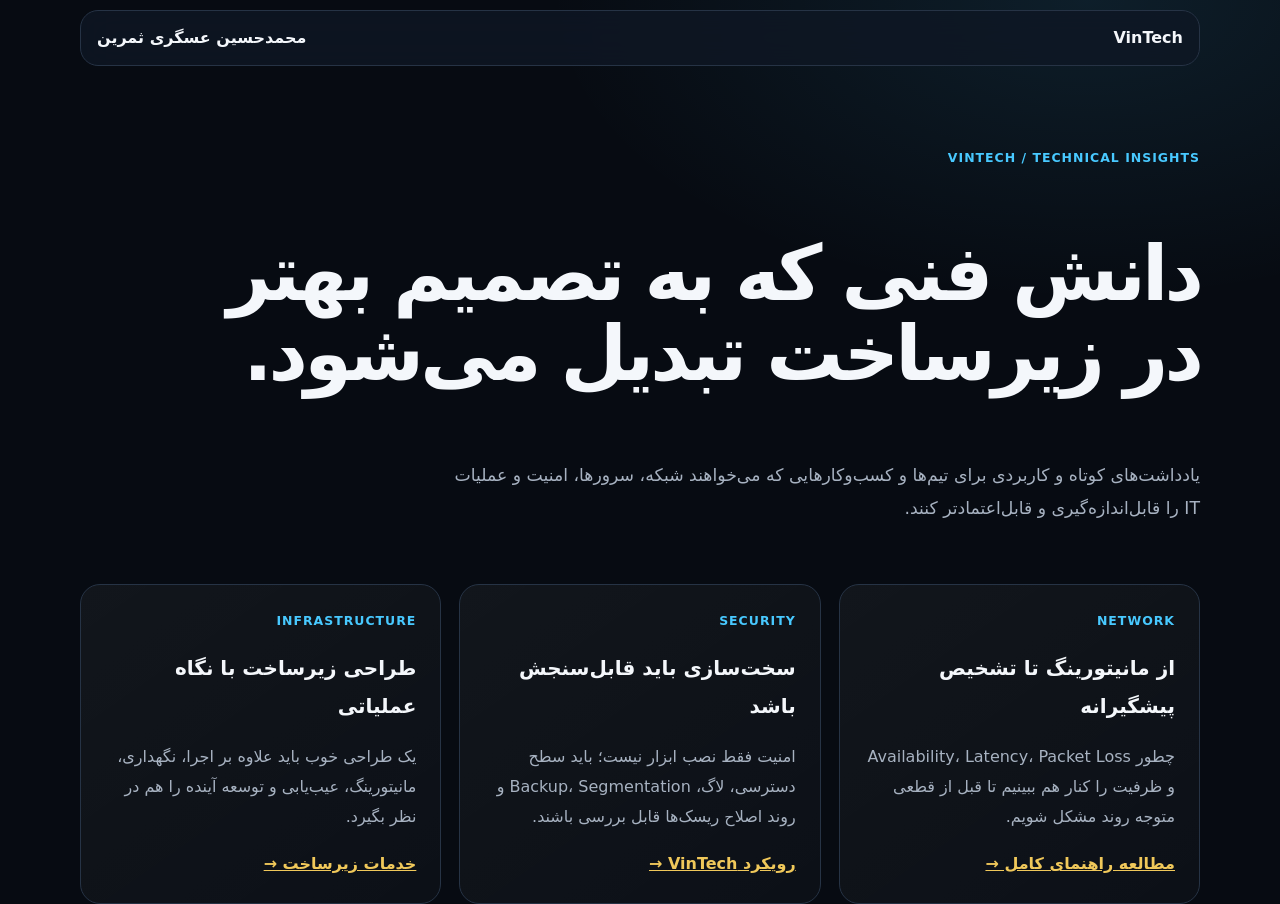
==== insights.html @ 01f60b51 "content: add VinTech technical insights hub" ====
<!doctype html><html lang="fa" dir="rtl"><head><meta charset="utf-8"><meta name="viewport" content="width=device-width,initial-scale=1"><title>بینش‌های فنی VinTech | شبکه، زیرساخت و امنیت</title><meta name="description" content="مقالات و بینش‌های فنی VinTech درباره شبکه، زیرساخت، امنیت، سخت‌سازی و عملیات فناوری اطلاعات."><meta name="robots" content="index,follow,max-image-preview:large"><meta name="author" content="محمدحسین عسگری ثمرین"><link rel="canonical" href="https://mowhmmdh.github.io/vintech.github.io/insights.html"><meta property="og:type" content="website"><meta property="og:title" content="بینش‌های فنی VinTech"><meta property="og:description" content="یادداشت‌های فنی درباره شبکه، زیرساخت، امنیت و عملیات IT."><style>:root{color-scheme:dark;--bg:#070b12;--surface:#0f1724;--line:#263345;--text:#f4f7fb;--muted:#a7b2c1;--gold:#f0c85a;--cyan:#48c9ff}*{box-sizing:border-box}body{margin:0;background:radial-gradient(900px 500px at 85% 0,rgba(72,201,255,.10),transparent 60%),var(--bg);color:var(--text);font-family:system-ui,-apple-system,"Segoe UI",Tahoma,sans-serif;line-height:1.9}.wrap{width:min(1120px,calc(100% - 32px));margin:auto}.nav{position:sticky;top:10px;z-index:5;margin-top:10px;padding:12px 16px;border:1px solid var(--line);border-radius:18px;background:rgba(15,23,36,.84);backdrop-filter:blur(18px);display:flex;justify-content:space-between;gap:14px}.nav a{color:var(--text);text-decoration:none;font-weight:800}.hero{padding:80px 0 42px}.eyebrow{color:var(--cyan);font-weight:900;letter-spacing:.08em;font-size:.78rem}h1{font-size:clamp(2.4rem,6vw,5rem);line-height:1.05;letter-spacing:-.05em;text-wrap:balance}.lead{max-width:760px;color:var(--muted);font-size:1.08rem}.grid{display:grid;grid-template-columns:repeat(3,minmax(0,1fr));gap:18px}.card{padding:24px;border:1px solid var(--line);border-radius:20px;background:linear-gradient(145deg,rgba(255,255,255,.045),rgba(255,255,255,.018));transition:.25s}.card:hover{transform:translateY(-4px);border-color:rgba(240,200,90,.35)}h2{font-size:1.25rem}p{color:var(--muted)}a.more{color:var(--gold);font-weight:800}@media(max-width:760px){.grid{grid-template-columns:1fr}.hero{padding-top:54px}h1{font-size:clamp(2.2rem,12vw,3.5rem)}}@media(prefers-reduced-motion:reduce){*{transition:none!important}}</style></head><body><header class="wrap nav"><a href="https://mowhmmdh.github.io/vintech.html">VinTech</a><a href="https://mowhmmdh.github.io/">محمدحسین عسگری ثمرین</a></header><main class="wrap"><section class="hero"><div class="eyebrow">VINTECH / TECHNICAL INSIGHTS</div><h1>دانش فنی که به تصمیم بهتر در زیرساخت تبدیل می‌شود.</h1><p class="lead">یادداشت‌های کوتاه و کاربردی برای تیم‌ها و کسب‌وکارهایی که می‌خواهند شبکه، سرورها، امنیت و عملیات IT را قابل‌اندازه‌گیری و قابل‌اعتمادتر کنند.</p></section><section class="grid"><article class="card"><div class="eyebrow">NETWORK</div><h2>از مانیتورینگ تا تشخیص پیشگیرانه</h2><p>چطور Availability، Latency، Packet Loss و ظرفیت را کنار هم ببینیم تا قبل از قطعی متوجه روند مشکل شویم.</p><a class="more" href="https://mowhmmdh.github.io/blog/network-monitoring-basics.html">مطالعه راهنمای کامل →</a></article><article class="card"><div class="eyebrow">SECURITY</div><h2>سخت‌سازی باید قابل‌سنجش باشد</h2><p>امنیت فقط نصب ابزار نیست؛ باید سطح دسترسی، لاگ، Backup، Segmentation و روند اصلاح ریسک‌ها قابل بررسی باشند.</p><a class="more" href="https://mowhmmdh.github.io/vintech.html">رویکرد VinTech →</a></article><article class="card"><div class="eyebrow">INFRASTRUCTURE</div><h2>طراحی زیرساخت با نگاه عملیاتی</h2><p>یک طراحی خوب باید علاوه بر اجرا، نگهداری، مانیتورینگ، عیب‌یابی و توسعه آینده را هم در نظر بگیرد.</p><a class="more" href="https://mowhmmdh.github.io/vintech/network-infrastructure.html">خدمات زیرساخت →</a></article></section></main></body></html>
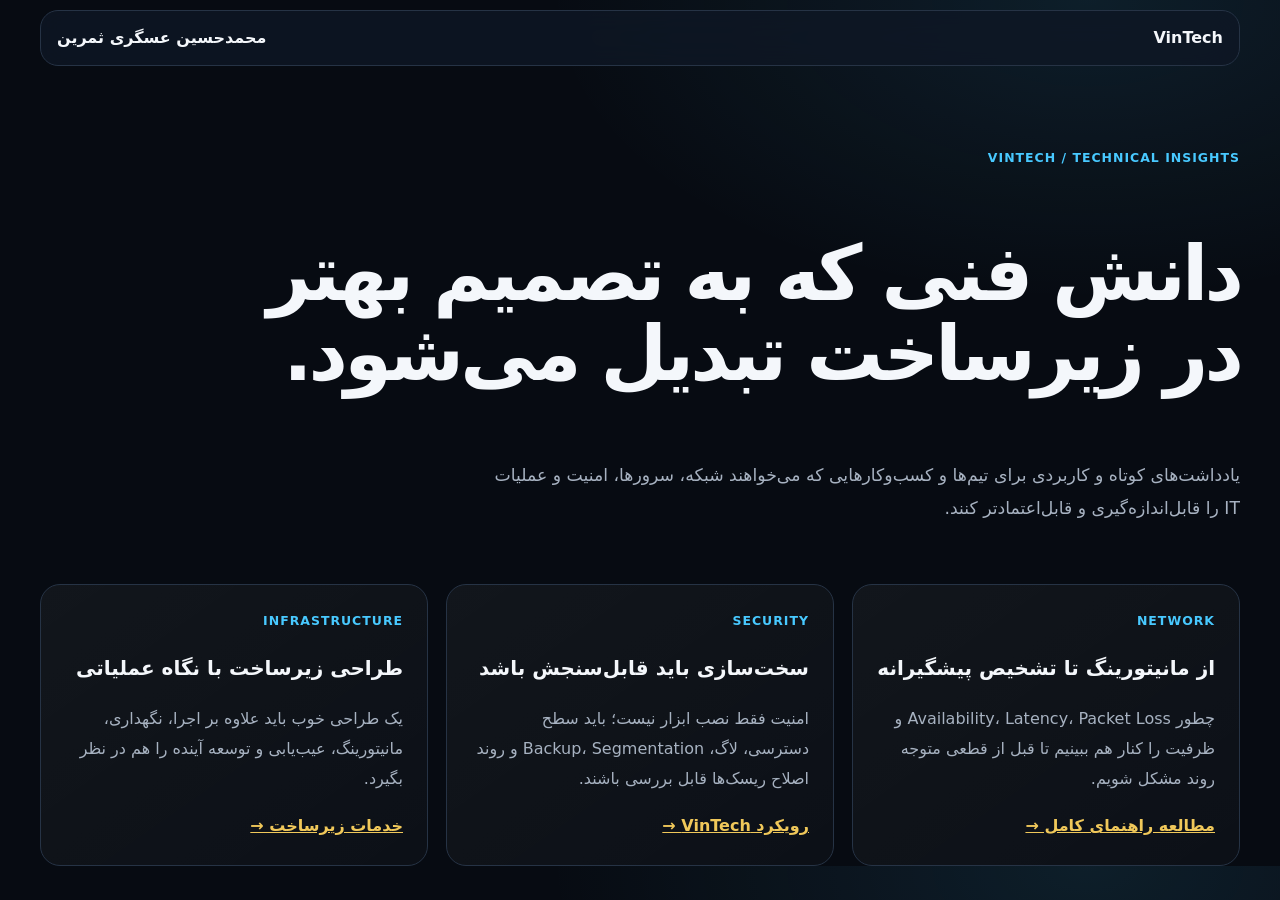
==== commit 341b4f81: "chore(quality): inject VinTech UX safeguards [skip ci]" ====
--- a/insights.html
+++ b/insights.html
@@ -1 +1,2 @@
-<!doctype html><html lang="fa" dir="rtl"><head><meta charset="utf-8"><meta name="viewport" content="width=device-width,initial-scale=1"><title>بینش‌های فنی VinTech | شبکه، زیرساخت و امنیت</title><meta name="description" content="مقالات و بینش‌های فنی VinTech درباره شبکه، زیرساخت، امنیت، سخت‌سازی و عملیات فناوری اطلاعات."><meta name="robots" content="index,follow,max-image-preview:large"><meta name="author" content="محمدحسین عسگری ثمرین"><link rel="canonical" href="https://mowhmmdh.github.io/vintech.github.io/insights.html"><meta property="og:type" content="website"><meta property="og:title" content="بینش‌های فنی VinTech"><meta property="og:description" content="یادداشت‌های فنی درباره شبکه، زیرساخت، امنیت و عملیات IT."><style>:root{color-scheme:dark;--bg:#070b12;--surface:#0f1724;--line:#263345;--text:#f4f7fb;--muted:#a7b2c1;--gold:#f0c85a;--cyan:#48c9ff}*{box-sizing:border-box}body{margin:0;background:radial-gradient(900px 500px at 85% 0,rgba(72,201,255,.10),transparent 60%),var(--bg);color:var(--text);font-family:system-ui,-apple-system,"Segoe UI",Tahoma,sans-serif;line-height:1.9}.wrap{width:min(1120px,calc(100% - 32px));margin:auto}.nav{position:sticky;top:10px;z-index:5;margin-top:10px;padding:12px 16px;border:1px solid var(--line);border-radius:18px;background:rgba(15,23,36,.84);backdrop-filter:blur(18px);display:flex;justify-content:space-between;gap:14px}.nav a{color:var(--text);text-decoration:none;font-weight:800}.hero{padding:80px 0 42px}.eyebrow{color:var(--cyan);font-weight:900;letter-spacing:.08em;font-size:.78rem}h1{font-size:clamp(2.4rem,6vw,5rem);line-height:1.05;letter-spacing:-.05em;text-wrap:balance}.lead{max-width:760px;color:var(--muted);font-size:1.08rem}.grid{display:grid;grid-template-columns:repeat(3,minmax(0,1fr));gap:18px}.card{padding:24px;border:1px solid var(--line);border-radius:20px;background:linear-gradient(145deg,rgba(255,255,255,.045),rgba(255,255,255,.018));transition:.25s}.card:hover{transform:translateY(-4px);border-color:rgba(240,200,90,.35)}h2{font-size:1.25rem}p{color:var(--muted)}a.more{color:var(--gold);font-weight:800}@media(max-width:760px){.grid{grid-template-columns:1fr}.hero{padding-top:54px}h1{font-size:clamp(2.2rem,12vw,3.5rem)}}@media(prefers-reduced-motion:reduce){*{transition:none!important}}</style></head><body><header class="wrap nav"><a href="https://mowhmmdh.github.io/vintech.html">VinTech</a><a href="https://mowhmmdh.github.io/">محمدحسین عسگری ثمرین</a></header><main class="wrap"><section class="hero"><div class="eyebrow">VINTECH / TECHNICAL INSIGHTS</div><h1>دانش فنی که به تصمیم بهتر در زیرساخت تبدیل می‌شود.</h1><p class="lead">یادداشت‌های کوتاه و کاربردی برای تیم‌ها و کسب‌وکارهایی که می‌خواهند شبکه، سرورها، امنیت و عملیات IT را قابل‌اندازه‌گیری و قابل‌اعتمادتر کنند.</p></section><section class="grid"><article class="card"><div class="eyebrow">NETWORK</div><h2>از مانیتورینگ تا تشخیص پیشگیرانه</h2><p>چطور Availability، Latency، Packet Loss و ظرفیت را کنار هم ببینیم تا قبل از قطعی متوجه روند مشکل شویم.</p><a class="more" href="https://mowhmmdh.github.io/blog/network-monitoring-basics.html">مطالعه راهنمای کامل →</a></article><article class="card"><div class="eyebrow">SECURITY</div><h2>سخت‌سازی باید قابل‌سنجش باشد</h2><p>امنیت فقط نصب ابزار نیست؛ باید سطح دسترسی، لاگ، Backup، Segmentation و روند اصلاح ریسک‌ها قابل بررسی باشند.</p><a class="more" href="https://mowhmmdh.github.io/vintech.html">رویکرد VinTech →</a></article><article class="card"><div class="eyebrow">INFRASTRUCTURE</div><h2>طراحی زیرساخت با نگاه عملیاتی</h2><p>یک طراحی خوب باید علاوه بر اجرا، نگهداری، مانیتورینگ، عیب‌یابی و توسعه آینده را هم در نظر بگیرد.</p><a class="more" href="https://mowhmmdh.github.io/vintech/network-infrastructure.html">خدمات زیرساخت →</a></article></section></main></body></html>+<!doctype html><html lang="fa" dir="rtl"><head><meta charset="utf-8"><meta name="viewport" content="width=device-width,initial-scale=1"><title>بینش‌های فنی VinTech | شبکه، زیرساخت و امنیت</title><meta name="description" content="مقالات و بینش‌های فنی VinTech درباره شبکه، زیرساخت، امنیت، سخت‌سازی و عملیات فناوری اطلاعات."><meta name="robots" content="index,follow,max-image-preview:large"><meta name="author" content="محمدحسین عسگری ثمرین"><link rel="canonical" href="https://mowhmmdh.github.io/insights.html"><meta property="og:type" content="website"><meta property="og:title" content="بینش‌های فنی VinTech"><meta property="og:description" content="یادداشت‌های فنی درباره شبکه، زیرساخت، امنیت و عملیات IT."><meta property="og:url" content="https://mowhmmdh.github.io/insights.html"><style>:root{color-scheme:dark;--bg:#070b12;--surface:#0f1724;--line:#263345;--text:#f4f7fb;--muted:#a7b2c1;--gold:#f0c85a;--cyan:#48c9ff}*{box-sizing:border-box}body{margin:0;background:radial-gradient(900px 500px at 85% 0,rgba(72,201,255,.10),transparent 60%),var(--bg);color:var(--text);font-family:system-ui,-apple-system,"Segoe UI",Tahoma,sans-serif;line-height:1.9}.wrap{width:min(1120px,calc(100% - 32px));margin:auto}.nav{position:sticky;top:10px;z-index:5;margin-top:10px;padding:12px 16px;border:1px solid var(--line);border-radius:18px;background:rgba(15,23,36,.84);backdrop-filter:blur(18px);display:flex;justify-content:space-between;gap:14px}.nav a{color:var(--text);text-decoration:none;font-weight:800}.hero{padding:80px 0 42px}.eyebrow{color:var(--cyan);font-weight:900;letter-spacing:.08em;font-size:.78rem}h1{font-size:clamp(2.4rem,6vw,5rem);line-height:1.05;letter-spacing:-.05em;text-wrap:balance}.lead{max-width:760px;color:var(--muted);font-size:1.08rem}.grid{display:grid;grid-template-columns:repeat(3,minmax(0,1fr));gap:18px}.card{padding:24px;border:1px solid var(--line);border-radius:20px;background:linear-gradient(145deg,rgba(255,255,255,.045),rgba(255,255,255,.018));transition:.25s}.card:hover{transform:translateY(-4px);border-color:rgba(240,200,90,.35)}h2{font-size:1.25rem}p{color:var(--muted)}a.more{color:var(--gold);font-weight:800}@media(max-width:760px){.grid{grid-template-columns:1fr}.hero{padding-top:54px}h1{font-size:clamp(2.2rem,12vw,3.5rem)}}@media(prefers-reduced-motion:reduce){*{transition:none!important}}</style>    <link rel="stylesheet" href="/assets/vintech-quality-2026.css">
+</head><body><header class="wrap nav"><a href="https://mowhmmdh.github.io/vintech.html">VinTech</a><a href="https://mowhmmdh.github.io/">محمدحسین عسگری ثمرین</a></header><main class="wrap"><section class="hero"><div class="eyebrow">VINTECH / TECHNICAL INSIGHTS</div><h1>دانش فنی که به تصمیم بهتر در زیرساخت تبدیل می‌شود.</h1><p class="lead">یادداشت‌های کوتاه و کاربردی برای تیم‌ها و کسب‌وکارهایی که می‌خواهند شبکه، سرورها، امنیت و عملیات IT را قابل‌اندازه‌گیری و قابل‌اعتمادتر کنند.</p></section><section class="grid"><article class="card"><div class="eyebrow">NETWORK</div><h2>از مانیتورینگ تا تشخیص پیشگیرانه</h2><p>چطور Availability، Latency، Packet Loss و ظرفیت را کنار هم ببینیم تا قبل از قطعی متوجه روند مشکل شویم.</p><a class="more" href="https://mowhmmdh.github.io/blog/network-monitoring-basics.html">مطالعه راهنمای کامل →</a></article><article class="card"><div class="eyebrow">SECURITY</div><h2>سخت‌سازی باید قابل‌سنجش باشد</h2><p>امنیت فقط نصب ابزار نیست؛ باید سطح دسترسی، لاگ، Backup، Segmentation و روند اصلاح ریسک‌ها قابل بررسی باشند.</p><a class="more" href="https://mowhmmdh.github.io/vintech.html">رویکرد VinTech →</a></article><article class="card"><div class="eyebrow">INFRASTRUCTURE</div><h2>طراحی زیرساخت با نگاه عملیاتی</h2><p>یک طراحی خوب باید علاوه بر اجرا، نگهداری، مانیتورینگ، عیب‌یابی و توسعه آینده را هم در نظر بگیرد.</p><a class="more" href="https://mowhmmdh.github.io/vintech/network-infrastructure.html">خدمات زیرساخت →</a></article></section></main></body></html>
--- a/assets/vintech-quality-2026.css
+++ b/assets/vintech-quality-2026.css
@@ -0,0 +1,581 @@
+/*
+ * VinTech Responsive Quality Layer
+ * Loaded after page-level styles by the quality workflow.
+ * Goal: stable layout from 320px phones through large desktop/TV widths.
+ */
+
+html {
+  scroll-behavior: smooth;
+  scroll-padding-top: 96px;
+}
+
+*, *::before, *::after {
+  box-sizing: border-box;
+}
+
+body {
+  overflow-x: hidden;
+  max-width: 100%;
+  -webkit-font-smoothing: antialiased;
+  text-rendering: optimizeLegibility;
+}
+
+img, svg, video, canvas {
+  max-width: 100%;
+  height: auto;
+}
+
+button, input, textarea, select {
+  font: inherit;
+}
+
+:where(a, button, input, textarea, select, summary):focus-visible {
+  outline: 3px solid rgba(240, 200, 90, .82);
+  outline-offset: 3px;
+}
+
+:where(section[id]) {
+  scroll-margin-top: 96px;
+}
+
+:where(button, a, input, textarea, select) {
+  touch-action: manipulation;
+}
+
+/* Shared containers */
+.container,
+.vt-container,
+.wrap {
+  width: min(1200px, calc(100% - 32px));
+  max-width: 1200px;
+  margin-inline: auto;
+}
+
+/* Prevent long URLs/labels from creating horizontal overflow */
+:where(h1, h2, h3, h4, p, a, span, li, label) {
+  overflow-wrap: anywhere;
+}
+
+/* Navigation */
+.navbar,
+.vt-nav,
+.nav {
+  backdrop-filter: blur(20px) saturate(135%);
+  -webkit-backdrop-filter: blur(20px) saturate(135%);
+}
+
+.navbar .container,
+.vt-nav .container {
+  min-width: 0;
+}
+
+.nav-links {
+  min-width: 0;
+}
+
+.nav-links a,
+.logo,
+.theme-toggle,
+.hamburger,
+.vt-nav a {
+  transition: transform .2s ease, color .2s ease, background-color .2s ease,
+              border-color .2s ease, box-shadow .2s ease;
+}
+
+.nav-links a:hover,
+.vt-nav a:hover {
+  transform: translateY(-1px);
+}
+
+/* Cards and controls */
+.card,
+.service-card,
+.project-card,
+.post-card,
+.vt-card,
+.vt-service-card,
+.vt-request-card,
+.services-bento .service-item,
+.hero-visual .bento-item,
+.skill-group,
+.timeline-item,
+.contact-form,
+.about-grid {
+  max-width: 100%;
+}
+
+.btn,
+.nav-cta,
+.vt-btn {
+  min-height: 46px;
+}
+
+input,
+textarea,
+select {
+  max-width: 100%;
+}
+
+/* Index / main VinTech page */
+.hero,
+.vt-hero {
+  overflow: clip;
+}
+
+.hero h1,
+.vt-hero h1,
+.section h2,
+.vt-section h2 {
+  text-wrap: balance;
+}
+
+/* Desktop: keep the navigation on one stable row */
+@media (max-width: 1120px) and (min-width: 769px) {
+  .navbar .container {
+    gap: 14px;
+  }
+
+  .logo {
+    flex: 0 0 auto;
+    white-space: nowrap;
+  }
+
+  .nav-links {
+    gap: 0;
+    flex: 1 1 auto;
+    justify-content: center;
+  }
+
+  .nav-links a {
+    padding-inline: 9px;
+    font-size: .78rem;
+  }
+
+  .nav-cta {
+    padding-inline: 14px !important;
+  }
+}
+
+@media (max-width: 992px) {
+  .hero-grid,
+  .contact-wrapper {
+    grid-template-columns: 1fr;
+  }
+
+  .hero-grid {
+    gap: 42px;
+  }
+
+  .hero-content {
+    text-align: center;
+  }
+
+  .hero-content .subtitle,
+  .hero-content .desc {
+    margin-inline: auto;
+  }
+
+  .hero-buttons {
+    justify-content: center;
+  }
+
+  .hero-visual {
+    width: min(100%, 520px);
+    margin-inline: auto;
+  }
+
+  .about-grid {
+    grid-template-columns: 1fr;
+    text-align: center;
+  }
+
+  .about-avatar {
+    margin-inline: auto;
+  }
+
+  .services-bento {
+    grid-template-columns: repeat(2, minmax(0, 1fr));
+  }
+
+  .services-bento .service-item:nth-child(1),
+  .services-bento .service-item:nth-child(4) {
+    grid-row: auto;
+    grid-column: auto;
+  }
+
+  .skills-grid {
+    grid-template-columns: repeat(2, minmax(0, 1fr));
+  }
+}
+
+/* Tablet */
+@media (max-width: 768px) {
+  .container,
+  .vt-container,
+  .wrap {
+    width: calc(100% - 24px);
+  }
+
+  .navbar {
+    padding-block: 9px;
+  }
+
+  .navbar .container {
+    min-height: 42px;
+    gap: 8px;
+  }
+
+  .logo {
+    min-width: 0;
+    font-size: 1.2rem;
+    white-space: nowrap;
+  }
+
+  .logo .badge {
+    display: none;
+  }
+
+  .nav-links {
+    display: none;
+    position: absolute;
+    top: calc(100% + 1px);
+    left: 12px;
+    right: 12px;
+    width: auto;
+    margin: 0;
+    padding: 10px;
+    flex-direction: column;
+    align-items: stretch;
+    gap: 4px;
+    flex-wrap: nowrap;
+    border: 1px solid var(--border-color);
+    border-radius: 16px;
+    background: var(--bg-secondary);
+    box-shadow: 0 20px 55px rgba(0,0,0,.28);
+    backdrop-filter: blur(22px);
+    -webkit-backdrop-filter: blur(22px);
+  }
+
+  .nav-links.open {
+    display: flex;
+  }
+
+  .nav-links li {
+    width: 100%;
+  }
+
+  .nav-links a {
+    width: 100%;
+    display: flex;
+    justify-content: center;
+    align-items: center;
+    min-height: 44px;
+    padding: 8px 14px;
+  }
+
+  .nav-links a:hover {
+    transform: none;
+  }
+
+  .hamburger {
+    display: flex;
+    flex: 0 0 auto;
+  }
+
+  .theme-toggle {
+    flex: 0 0 auto;
+    margin-inline: 0;
+    min-width: 42px;
+    min-height: 40px;
+    padding: 5px 10px;
+    justify-content: center;
+  }
+
+  .hero {
+    min-height: auto;
+    padding-block: 128px 54px;
+  }
+
+  .hero-content h1 {
+    font-size: clamp(2.25rem, 11vw, 3.5rem);
+  }
+
+  .hero-content .subtitle {
+    font-size: 1.05rem;
+  }
+
+  .hero-content .desc {
+    font-size: .95rem;
+  }
+
+  .hero-buttons {
+    gap: 10px;
+  }
+
+  .btn {
+    min-width: 0;
+    padding: 12px 22px;
+  }
+
+  .section,
+  .vt-section {
+    padding-block: 56px;
+  }
+
+  .section-header {
+    margin-bottom: 38px;
+  }
+
+  .section-header h2 {
+    font-size: clamp(1.8rem, 8vw, 2.5rem);
+  }
+
+  .about-grid {
+    padding: 28px 20px;
+  }
+
+  .skills-grid {
+    grid-template-columns: 1fr;
+  }
+
+  .contact-wrapper {
+    gap: 28px;
+  }
+
+  .timeline-item {
+    padding: 20px;
+  }
+
+  .timeline-item .head {
+    flex-direction: column;
+    align-items: flex-start;
+  }
+
+  /* Insights page */
+  .nav {
+    position: sticky;
+    top: 8px;
+    margin-top: 8px;
+    flex-wrap: wrap;
+  }
+
+  .nav a {
+    min-width: 0;
+  }
+
+  .hero.vt-hero,
+  .hero {
+    padding-top: 54px;
+  }
+
+  .grid,
+  .grid-3 {
+    grid-template-columns: 1fr;
+  }
+}
+
+/* Small phones */
+@media (max-width: 480px) {
+  .container,
+  .vt-container,
+  .wrap {
+    width: calc(100% - 20px);
+  }
+
+  .navbar .container {
+    gap: 5px;
+  }
+
+  .logo {
+    font-size: 1.05rem;
+    gap: 6px;
+  }
+
+  .logo i {
+    font-size: .9rem;
+  }
+
+  .theme-toggle {
+    min-width: 38px;
+    min-height: 38px;
+    padding: 4px 8px;
+  }
+
+  .hamburger {
+    padding: 4px 2px;
+  }
+
+  .hamburger span {
+    width: 25px;
+  }
+
+  .hero {
+    padding-top: 116px;
+  }
+
+  .hero-content h1 {
+    font-size: clamp(1.9rem, 12vw, 2.7rem);
+  }
+
+  .hero-content .tag,
+  .section-header .tag {
+    max-width: 100%;
+    padding-inline: 12px;
+  }
+
+  .hero-buttons {
+    display: grid;
+    grid-template-columns: 1fr;
+    width: 100%;
+  }
+
+  .hero-buttons .btn,
+  .contact-form .btn {
+    width: 100%;
+    justify-content: center;
+  }
+
+  .hero-visual {
+    grid-template-columns: repeat(2, minmax(0, 1fr));
+    gap: 8px;
+    padding: 0;
+  }
+
+  .hero-visual .bento-item,
+  .hero-visual .bento-item:nth-child(1) {
+    min-height: 92px;
+    padding: 14px 8px;
+  }
+
+  .hero-visual .bento-item .icon {
+    font-size: 1.8rem;
+  }
+
+  .hero-visual .bento-item .big-icon {
+    font-size: 2.5rem;
+  }
+
+  .hero-visual .bento-item .label,
+  .hero-visual .bento-item .big-label {
+    font-size: .75rem;
+  }
+
+  .services-bento {
+    grid-template-columns: 1fr;
+  }
+
+  .service-item {
+    padding: 24px 18px !important;
+  }
+
+  .about-grid {
+    padding: 24px 16px;
+  }
+
+  .about-avatar {
+    width: 100px;
+    height: 100px;
+    font-size: 2.2rem;
+  }
+
+  .contact-form {
+    padding: 22px 16px;
+  }
+
+  .contact-info .item {
+    align-items: flex-start;
+    font-size: .9rem;
+  }
+
+  .contact-info .item .ico {
+    width: 40px;
+    height: 40px;
+  }
+
+  .section,
+  .vt-section {
+    padding-block: 44px;
+  }
+
+  .section-header {
+    margin-bottom: 30px;
+  }
+
+  .skill-group {
+    padding: 22px 18px;
+  }
+
+  .nav {
+    padding: 10px 12px;
+    border-radius: 14px;
+  }
+
+  .nav a {
+    font-size: .88rem;
+  }
+}
+
+/* Very narrow devices: 320–360px */
+@media (max-width: 360px) {
+  .container,
+  .vt-container,
+  .wrap {
+    width: calc(100% - 16px);
+  }
+
+  .hero-content h1 {
+    font-size: 1.75rem;
+  }
+
+  .hero-visual .bento-item {
+    min-height: 82px;
+  }
+
+  .theme-toggle {
+    min-width: 34px;
+    padding-inline: 6px;
+  }
+}
+
+/* Touch devices: avoid sticky hover transforms */
+@media (hover: none) {
+  .card:hover,
+  .service-card:hover,
+  .project-card:hover,
+  .post-card:hover,
+  .vt-card:hover,
+  .vt-service-card:hover,
+  .services-bento .service-item:hover,
+  .hero-visual .bento-item:hover,
+  .skill-group:hover {
+    transform: none;
+  }
+}
+
+/* Accessibility / reduced motion */
+@media (prefers-reduced-motion: reduce) {
+  html {
+    scroll-behavior: auto !important;
+  }
+
+  :where(*, *::before, *::after) {
+    animation-duration: .001ms !important;
+    animation-iteration-count: 1 !important;
+    transition-duration: .001ms !important;
+    scroll-behavior: auto !important;
+  }
+}
+
+/* Large screens / TV: prevent excessive text width */
+@media (min-width: 1600px) {
+  .container,
+  .vt-container,
+  .wrap {
+    width: min(1280px, calc(100% - 64px));
+    max-width: 1280px;
+  }
+
+  .hero-content h1 {
+    font-size: clamp(3.8rem, 4vw, 5rem);
+  }
+}
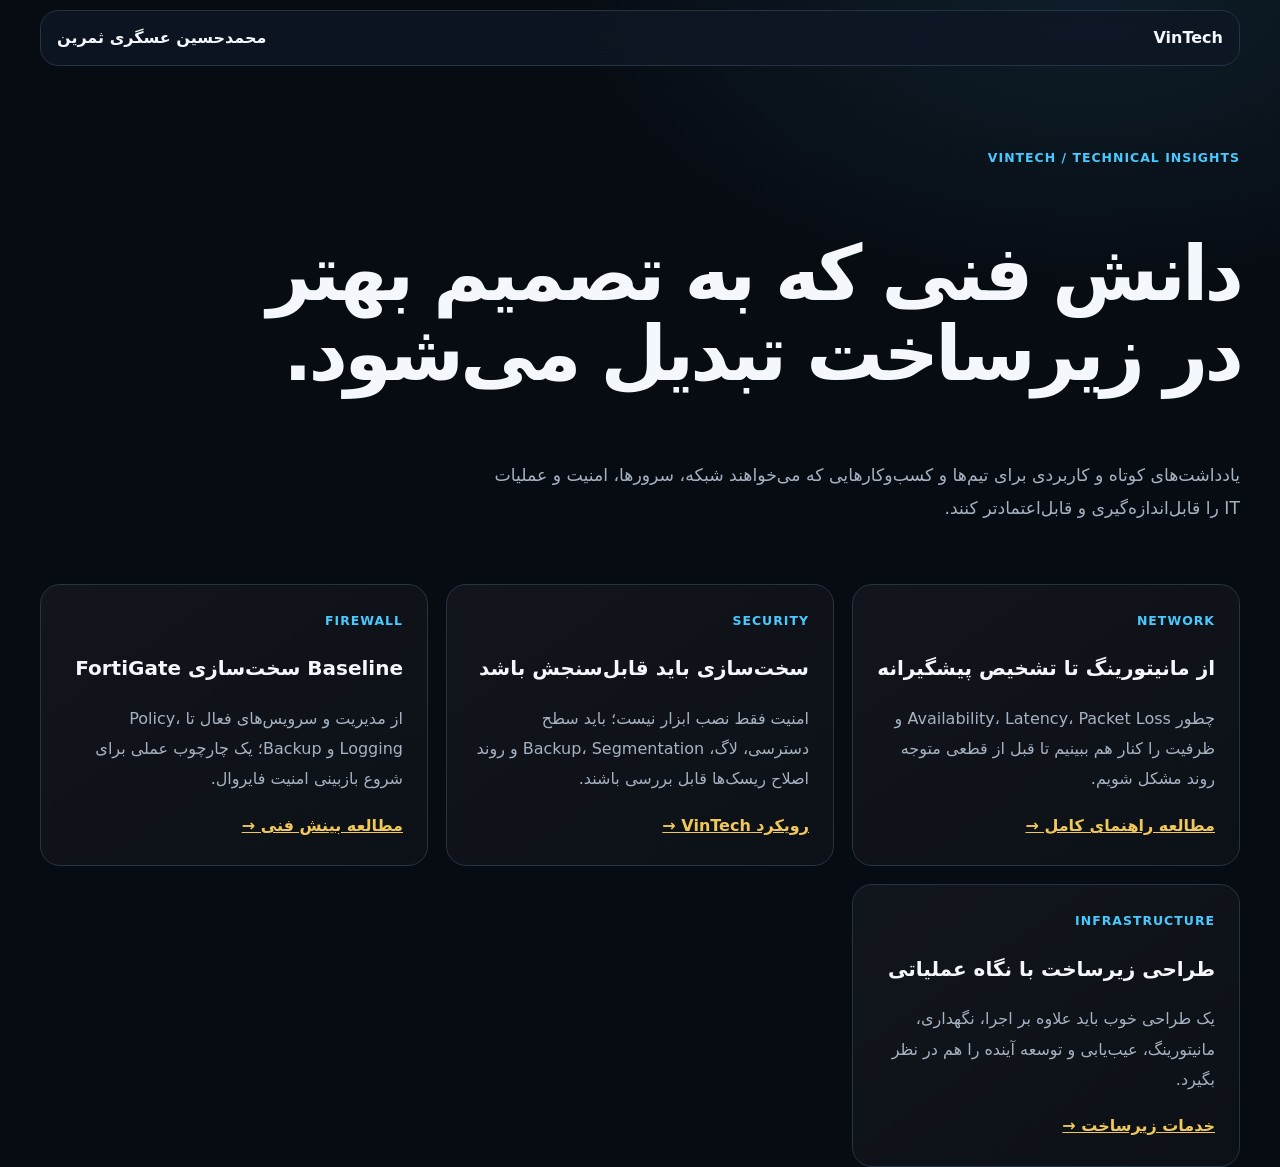
==== commit 5096772b: "content(vintech): feature FortiGate hardening insight" ====
--- a/insights.html
+++ b/insights.html
@@ -1,2 +1 @@
-<!doctype html><html lang="fa" dir="rtl"><head><meta charset="utf-8"><meta name="viewport" content="width=device-width,initial-scale=1"><title>بینش‌های فنی VinTech | شبکه، زیرساخت و امنیت</title><meta name="description" content="مقالات و بینش‌های فنی VinTech درباره شبکه، زیرساخت، امنیت، سخت‌سازی و عملیات فناوری اطلاعات."><meta name="robots" content="index,follow,max-image-preview:large"><meta name="author" content="محمدحسین عسگری ثمرین"><link rel="canonical" href="https://mowhmmdh.github.io/insights.html"><meta property="og:type" content="website"><meta property="og:title" content="بینش‌های فنی VinTech"><meta property="og:description" content="یادداشت‌های فنی درباره شبکه، زیرساخت، امنیت و عملیات IT."><meta property="og:url" content="https://mowhmmdh.github.io/insights.html"><style>:root{color-scheme:dark;--bg:#070b12;--surface:#0f1724;--line:#263345;--text:#f4f7fb;--muted:#a7b2c1;--gold:#f0c85a;--cyan:#48c9ff}*{box-sizing:border-box}body{margin:0;background:radial-gradient(900px 500px at 85% 0,rgba(72,201,255,.10),transparent 60%),var(--bg);color:var(--text);font-family:system-ui,-apple-system,"Segoe UI",Tahoma,sans-serif;line-height:1.9}.wrap{width:min(1120px,calc(100% - 32px));margin:auto}.nav{position:sticky;top:10px;z-index:5;margin-top:10px;padding:12px 16px;border:1px solid var(--line);border-radius:18px;background:rgba(15,23,36,.84);backdrop-filter:blur(18px);display:flex;justify-content:space-between;gap:14px}.nav a{color:var(--text);text-decoration:none;font-weight:800}.hero{padding:80px 0 42px}.eyebrow{color:var(--cyan);font-weight:900;letter-spacing:.08em;font-size:.78rem}h1{font-size:clamp(2.4rem,6vw,5rem);line-height:1.05;letter-spacing:-.05em;text-wrap:balance}.lead{max-width:760px;color:var(--muted);font-size:1.08rem}.grid{display:grid;grid-template-columns:repeat(3,minmax(0,1fr));gap:18px}.card{padding:24px;border:1px solid var(--line);border-radius:20px;background:linear-gradient(145deg,rgba(255,255,255,.045),rgba(255,255,255,.018));transition:.25s}.card:hover{transform:translateY(-4px);border-color:rgba(240,200,90,.35)}h2{font-size:1.25rem}p{color:var(--muted)}a.more{color:var(--gold);font-weight:800}@media(max-width:760px){.grid{grid-template-columns:1fr}.hero{padding-top:54px}h1{font-size:clamp(2.2rem,12vw,3.5rem)}}@media(prefers-reduced-motion:reduce){*{transition:none!important}}</style>    <link rel="stylesheet" href="/assets/vintech-quality-2026.css">
-</head><body><header class="wrap nav"><a href="https://mowhmmdh.github.io/vintech.html">VinTech</a><a href="https://mowhmmdh.github.io/">محمدحسین عسگری ثمرین</a></header><main class="wrap"><section class="hero"><div class="eyebrow">VINTECH / TECHNICAL INSIGHTS</div><h1>دانش فنی که به تصمیم بهتر در زیرساخت تبدیل می‌شود.</h1><p class="lead">یادداشت‌های کوتاه و کاربردی برای تیم‌ها و کسب‌وکارهایی که می‌خواهند شبکه، سرورها، امنیت و عملیات IT را قابل‌اندازه‌گیری و قابل‌اعتمادتر کنند.</p></section><section class="grid"><article class="card"><div class="eyebrow">NETWORK</div><h2>از مانیتورینگ تا تشخیص پیشگیرانه</h2><p>چطور Availability، Latency، Packet Loss و ظرفیت را کنار هم ببینیم تا قبل از قطعی متوجه روند مشکل شویم.</p><a class="more" href="https://mowhmmdh.github.io/blog/network-monitoring-basics.html">مطالعه راهنمای کامل →</a></article><article class="card"><div class="eyebrow">SECURITY</div><h2>سخت‌سازی باید قابل‌سنجش باشد</h2><p>امنیت فقط نصب ابزار نیست؛ باید سطح دسترسی، لاگ، Backup، Segmentation و روند اصلاح ریسک‌ها قابل بررسی باشند.</p><a class="more" href="https://mowhmmdh.github.io/vintech.html">رویکرد VinTech →</a></article><article class="card"><div class="eyebrow">INFRASTRUCTURE</div><h2>طراحی زیرساخت با نگاه عملیاتی</h2><p>یک طراحی خوب باید علاوه بر اجرا، نگهداری، مانیتورینگ، عیب‌یابی و توسعه آینده را هم در نظر بگیرد.</p><a class="more" href="https://mowhmmdh.github.io/vintech/network-infrastructure.html">خدمات زیرساخت →</a></article></section></main></body></html>+<!doctype html><html lang="fa" dir="rtl"><head><meta charset="utf-8"><meta name="viewport" content="width=device-width,initial-scale=1"><title>بینش‌های فنی VinTech | شبکه، زیرساخت و امنیت</title><meta name="description" content="مقالات و بینش‌های فنی VinTech درباره شبکه، زیرساخت، امنیت، سخت‌سازی و عملیات فناوری اطلاعات."><meta name="robots" content="index,follow,max-image-preview:large"><meta name="author" content="محمدحسین عسگری ثمرین"><link rel="canonical" href="https://mowhmmdh.github.io/insights.html"><meta property="og:type" content="website"><meta property="og:title" content="بینش‌های فنی VinTech"><meta property="og:description" content="یادداشت‌های فنی درباره شبکه، زیرساخت، امنیت و عملیات IT."><meta property="og:url" content="https://mowhmmdh.github.io/insights.html"><style>:root{color-scheme:dark;--bg:#070b12;--surface:#0f1724;--line:#263345;--text:#f4f7fb;--muted:#a7b2c1;--gold:#f0c85a;--cyan:#48c9ff}*{box-sizing:border-box}body{margin:0;background:radial-gradient(900px 500px at 85% 0,rgba(72,201,255,.10),transparent 60%),var(--bg);color:var(--text);font-family:system-ui,-apple-system,"Segoe UI",Tahoma,sans-serif;line-height:1.9}.wrap{width:min(1120px,calc(100% - 32px));margin:auto}.nav{position:sticky;top:10px;z-index:5;margin-top:10px;padding:12px 16px;border:1px solid var(--line);border-radius:18px;background:rgba(15,23,36,.84);backdrop-filter:blur(18px);display:flex;justify-content:space-between;gap:14px}.nav a{color:var(--text);text-decoration:none;font-weight:800}.hero{padding:80px 0 42px}.eyebrow{color:var(--cyan);font-weight:900;letter-spacing:.08em;font-size:.78rem}h1{font-size:clamp(2.4rem,6vw,5rem);line-height:1.05;letter-spacing:-.05em;text-wrap:balance}.lead{max-width:760px;color:var(--muted);font-size:1.08rem}.grid{display:grid;grid-template-columns:repeat(3,minmax(0,1fr));gap:18px}.card{padding:24px;border:1px solid var(--line);border-radius:20px;background:linear-gradient(145deg,rgba(255,255,255,.045),rgba(255,255,255,.018));transition:.25s}.card:hover{transform:translateY(-4px);border-color:rgba(240,200,90,.35)}h2{font-size:1.25rem}p{color:var(--muted)}a.more{color:var(--gold);font-weight:800}@media(max-width:760px){.grid{grid-template-columns:1fr}.hero{padding-top:54px}h1{font-size:clamp(2.2rem,12vw,3.5rem)}}@media(prefers-reduced-motion:reduce){*{transition:none!important}}</style><link rel="stylesheet" href="/assets/vintech-quality-2026.css"></head><body><header class="wrap nav"><a href="https://mowhmmdh.github.io/vintech.html">VinTech</a><a href="https://mowhmmdh.github.io/">محمدحسین عسگری ثمرین</a></header><main class="wrap"><section class="hero"><div class="eyebrow">VINTECH / TECHNICAL INSIGHTS</div><h1>دانش فنی که به تصمیم بهتر در زیرساخت تبدیل می‌شود.</h1><p class="lead">یادداشت‌های کوتاه و کاربردی برای تیم‌ها و کسب‌وکارهایی که می‌خواهند شبکه، سرورها، امنیت و عملیات IT را قابل‌اندازه‌گیری و قابل‌اعتمادتر کنند.</p></section><section class="grid"><article class="card"><div class="eyebrow">NETWORK</div><h2>از مانیتورینگ تا تشخیص پیشگیرانه</h2><p>چطور Availability، Latency، Packet Loss و ظرفیت را کنار هم ببینیم تا قبل از قطعی متوجه روند مشکل شویم.</p><a class="more" href="https://mowhmmdh.github.io/blog/network-monitoring-basics.html">مطالعه راهنمای کامل →</a></article><article class="card"><div class="eyebrow">SECURITY</div><h2>سخت‌سازی باید قابل‌سنجش باشد</h2><p>امنیت فقط نصب ابزار نیست؛ باید سطح دسترسی، لاگ، Backup، Segmentation و روند اصلاح ریسک‌ها قابل بررسی باشند.</p><a class="more" href="https://mowhmmdh.github.io/vintech.html">رویکرد VinTech →</a></article><article class="card"><div class="eyebrow">FIREWALL</div><h2>Baseline سخت‌سازی FortiGate</h2><p>از مدیریت و سرویس‌های فعال تا Policy، Logging و Backup؛ یک چارچوب عملی برای شروع بازبینی امنیت فایروال.</p><a class="more" href="/insights/fortigate-hardening-baseline.html">مطالعه بینش فنی →</a></article><article class="card"><div class="eyebrow">INFRASTRUCTURE</div><h2>طراحی زیرساخت با نگاه عملیاتی</h2><p>یک طراحی خوب باید علاوه بر اجرا، نگهداری، مانیتورینگ، عیب‌یابی و توسعه آینده را هم در نظر بگیرد.</p><a class="more" href="https://mowhmmdh.github.io/vintech/network-infrastructure.html">خدمات زیرساخت →</a></article></section></main></body></html>
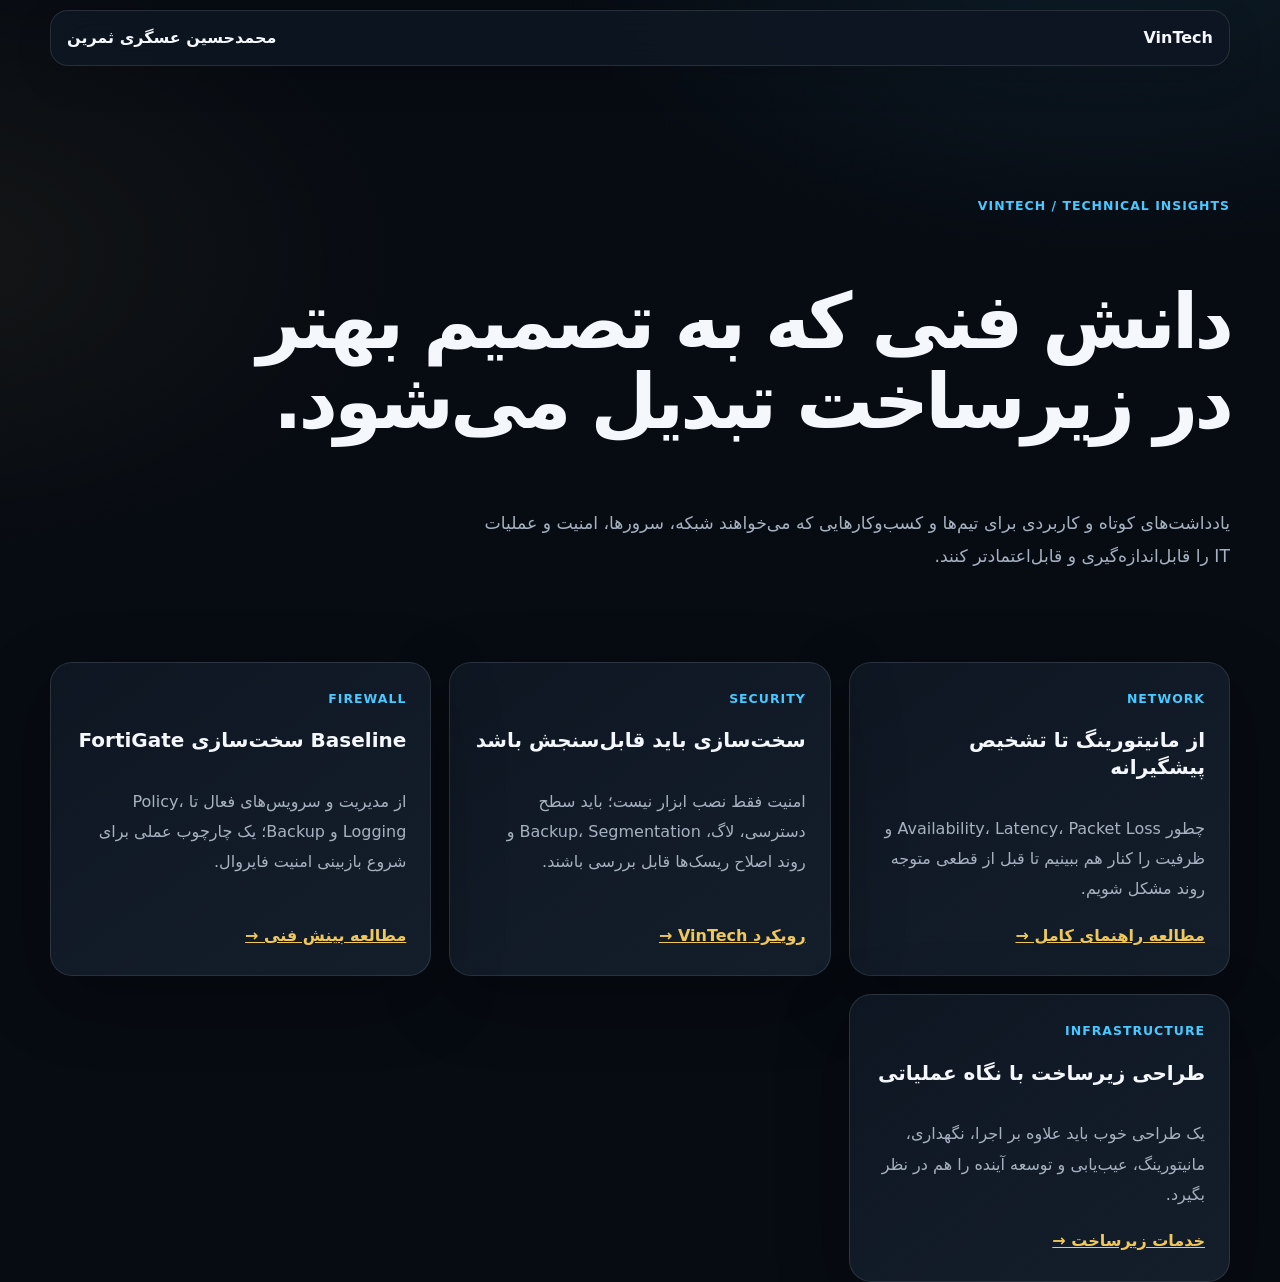
==== commit 5b33a24a: "chore(quality): inject visual refinement layer [skip ci]" ====
--- a/insights.html
+++ b/insights.html
@@ -1 +1,2 @@
-<!doctype html><html lang="fa" dir="rtl"><head><meta charset="utf-8"><meta name="viewport" content="width=device-width,initial-scale=1"><title>بینش‌های فنی VinTech | شبکه، زیرساخت و امنیت</title><meta name="description" content="مقالات و بینش‌های فنی VinTech درباره شبکه، زیرساخت، امنیت، سخت‌سازی و عملیات فناوری اطلاعات."><meta name="robots" content="index,follow,max-image-preview:large"><meta name="author" content="محمدحسین عسگری ثمرین"><link rel="canonical" href="https://mowhmmdh.github.io/insights.html"><meta property="og:type" content="website"><meta property="og:title" content="بینش‌های فنی VinTech"><meta property="og:description" content="یادداشت‌های فنی درباره شبکه، زیرساخت، امنیت و عملیات IT."><meta property="og:url" content="https://mowhmmdh.github.io/insights.html"><style>:root{color-scheme:dark;--bg:#070b12;--surface:#0f1724;--line:#263345;--text:#f4f7fb;--muted:#a7b2c1;--gold:#f0c85a;--cyan:#48c9ff}*{box-sizing:border-box}body{margin:0;background:radial-gradient(900px 500px at 85% 0,rgba(72,201,255,.10),transparent 60%),var(--bg);color:var(--text);font-family:system-ui,-apple-system,"Segoe UI",Tahoma,sans-serif;line-height:1.9}.wrap{width:min(1120px,calc(100% - 32px));margin:auto}.nav{position:sticky;top:10px;z-index:5;margin-top:10px;padding:12px 16px;border:1px solid var(--line);border-radius:18px;background:rgba(15,23,36,.84);backdrop-filter:blur(18px);display:flex;justify-content:space-between;gap:14px}.nav a{color:var(--text);text-decoration:none;font-weight:800}.hero{padding:80px 0 42px}.eyebrow{color:var(--cyan);font-weight:900;letter-spacing:.08em;font-size:.78rem}h1{font-size:clamp(2.4rem,6vw,5rem);line-height:1.05;letter-spacing:-.05em;text-wrap:balance}.lead{max-width:760px;color:var(--muted);font-size:1.08rem}.grid{display:grid;grid-template-columns:repeat(3,minmax(0,1fr));gap:18px}.card{padding:24px;border:1px solid var(--line);border-radius:20px;background:linear-gradient(145deg,rgba(255,255,255,.045),rgba(255,255,255,.018));transition:.25s}.card:hover{transform:translateY(-4px);border-color:rgba(240,200,90,.35)}h2{font-size:1.25rem}p{color:var(--muted)}a.more{color:var(--gold);font-weight:800}@media(max-width:760px){.grid{grid-template-columns:1fr}.hero{padding-top:54px}h1{font-size:clamp(2.2rem,12vw,3.5rem)}}@media(prefers-reduced-motion:reduce){*{transition:none!important}}</style><link rel="stylesheet" href="/assets/vintech-quality-2026.css"></head><body><header class="wrap nav"><a href="https://mowhmmdh.github.io/vintech.html">VinTech</a><a href="https://mowhmmdh.github.io/">محمدحسین عسگری ثمرین</a></header><main class="wrap"><section class="hero"><div class="eyebrow">VINTECH / TECHNICAL INSIGHTS</div><h1>دانش فنی که به تصمیم بهتر در زیرساخت تبدیل می‌شود.</h1><p class="lead">یادداشت‌های کوتاه و کاربردی برای تیم‌ها و کسب‌وکارهایی که می‌خواهند شبکه، سرورها، امنیت و عملیات IT را قابل‌اندازه‌گیری و قابل‌اعتمادتر کنند.</p></section><section class="grid"><article class="card"><div class="eyebrow">NETWORK</div><h2>از مانیتورینگ تا تشخیص پیشگیرانه</h2><p>چطور Availability، Latency، Packet Loss و ظرفیت را کنار هم ببینیم تا قبل از قطعی متوجه روند مشکل شویم.</p><a class="more" href="https://mowhmmdh.github.io/blog/network-monitoring-basics.html">مطالعه راهنمای کامل →</a></article><article class="card"><div class="eyebrow">SECURITY</div><h2>سخت‌سازی باید قابل‌سنجش باشد</h2><p>امنیت فقط نصب ابزار نیست؛ باید سطح دسترسی، لاگ، Backup، Segmentation و روند اصلاح ریسک‌ها قابل بررسی باشند.</p><a class="more" href="https://mowhmmdh.github.io/vintech.html">رویکرد VinTech →</a></article><article class="card"><div class="eyebrow">FIREWALL</div><h2>Baseline سخت‌سازی FortiGate</h2><p>از مدیریت و سرویس‌های فعال تا Policy، Logging و Backup؛ یک چارچوب عملی برای شروع بازبینی امنیت فایروال.</p><a class="more" href="/insights/fortigate-hardening-baseline.html">مطالعه بینش فنی →</a></article><article class="card"><div class="eyebrow">INFRASTRUCTURE</div><h2>طراحی زیرساخت با نگاه عملیاتی</h2><p>یک طراحی خوب باید علاوه بر اجرا، نگهداری، مانیتورینگ، عیب‌یابی و توسعه آینده را هم در نظر بگیرد.</p><a class="more" href="https://mowhmmdh.github.io/vintech/network-infrastructure.html">خدمات زیرساخت →</a></article></section></main></body></html>+<!doctype html><html lang="fa" dir="rtl"><head><meta charset="utf-8"><meta name="viewport" content="width=device-width,initial-scale=1"><title>بینش‌های فنی VinTech | شبکه، زیرساخت و امنیت</title><meta name="description" content="مقالات و بینش‌های فنی VinTech درباره شبکه، زیرساخت، امنیت، سخت‌سازی و عملیات فناوری اطلاعات."><meta name="robots" content="index,follow,max-image-preview:large"><meta name="author" content="محمدحسین عسگری ثمرین"><link rel="canonical" href="https://mowhmmdh.github.io/insights.html"><meta property="og:type" content="website"><meta property="og:title" content="بینش‌های فنی VinTech"><meta property="og:description" content="یادداشت‌های فنی درباره شبکه، زیرساخت، امنیت و عملیات IT."><meta property="og:url" content="https://mowhmmdh.github.io/insights.html"><style>:root{color-scheme:dark;--bg:#070b12;--surface:#0f1724;--line:#263345;--text:#f4f7fb;--muted:#a7b2c1;--gold:#f0c85a;--cyan:#48c9ff}*{box-sizing:border-box}body{margin:0;background:radial-gradient(900px 500px at 85% 0,rgba(72,201,255,.10),transparent 60%),var(--bg);color:var(--text);font-family:system-ui,-apple-system,"Segoe UI",Tahoma,sans-serif;line-height:1.9}.wrap{width:min(1120px,calc(100% - 32px));margin:auto}.nav{position:sticky;top:10px;z-index:5;margin-top:10px;padding:12px 16px;border:1px solid var(--line);border-radius:18px;background:rgba(15,23,36,.84);backdrop-filter:blur(18px);display:flex;justify-content:space-between;gap:14px}.nav a{color:var(--text);text-decoration:none;font-weight:800}.hero{padding:80px 0 42px}.eyebrow{color:var(--cyan);font-weight:900;letter-spacing:.08em;font-size:.78rem}h1{font-size:clamp(2.4rem,6vw,5rem);line-height:1.05;letter-spacing:-.05em;text-wrap:balance}.lead{max-width:760px;color:var(--muted);font-size:1.08rem}.grid{display:grid;grid-template-columns:repeat(3,minmax(0,1fr));gap:18px}.card{padding:24px;border:1px solid var(--line);border-radius:20px;background:linear-gradient(145deg,rgba(255,255,255,.045),rgba(255,255,255,.018));transition:.25s}.card:hover{transform:translateY(-4px);border-color:rgba(240,200,90,.35)}h2{font-size:1.25rem}p{color:var(--muted)}a.more{color:var(--gold);font-weight:800}@media(max-width:760px){.grid{grid-template-columns:1fr}.hero{padding-top:54px}h1{font-size:clamp(2.2rem,12vw,3.5rem)}}@media(prefers-reduced-motion:reduce){*{transition:none!important}}</style><link rel="stylesheet" href="/assets/vintech-quality-2026.css">    <link rel="stylesheet" href="/assets/aesthetic-overhaul-2026.css">
+</head><body><header class="wrap nav"><a href="https://mowhmmdh.github.io/vintech.html">VinTech</a><a href="https://mowhmmdh.github.io/">محمدحسین عسگری ثمرین</a></header><main class="wrap"><section class="hero"><div class="eyebrow">VINTECH / TECHNICAL INSIGHTS</div><h1>دانش فنی که به تصمیم بهتر در زیرساخت تبدیل می‌شود.</h1><p class="lead">یادداشت‌های کوتاه و کاربردی برای تیم‌ها و کسب‌وکارهایی که می‌خواهند شبکه، سرورها، امنیت و عملیات IT را قابل‌اندازه‌گیری و قابل‌اعتمادتر کنند.</p></section><section class="grid"><article class="card"><div class="eyebrow">NETWORK</div><h2>از مانیتورینگ تا تشخیص پیشگیرانه</h2><p>چطور Availability، Latency، Packet Loss و ظرفیت را کنار هم ببینیم تا قبل از قطعی متوجه روند مشکل شویم.</p><a class="more" href="https://mowhmmdh.github.io/blog/network-monitoring-basics.html">مطالعه راهنمای کامل →</a></article><article class="card"><div class="eyebrow">SECURITY</div><h2>سخت‌سازی باید قابل‌سنجش باشد</h2><p>امنیت فقط نصب ابزار نیست؛ باید سطح دسترسی، لاگ، Backup، Segmentation و روند اصلاح ریسک‌ها قابل بررسی باشند.</p><a class="more" href="https://mowhmmdh.github.io/vintech.html">رویکرد VinTech →</a></article><article class="card"><div class="eyebrow">FIREWALL</div><h2>Baseline سخت‌سازی FortiGate</h2><p>از مدیریت و سرویس‌های فعال تا Policy، Logging و Backup؛ یک چارچوب عملی برای شروع بازبینی امنیت فایروال.</p><a class="more" href="/insights/fortigate-hardening-baseline.html">مطالعه بینش فنی →</a></article><article class="card"><div class="eyebrow">INFRASTRUCTURE</div><h2>طراحی زیرساخت با نگاه عملیاتی</h2><p>یک طراحی خوب باید علاوه بر اجرا، نگهداری، مانیتورینگ، عیب‌یابی و توسعه آینده را هم در نظر بگیرد.</p><a class="more" href="https://mowhmmdh.github.io/vintech/network-infrastructure.html">خدمات زیرساخت →</a></article></section></main></body></html>
--- a/assets/aesthetic-overhaul-2026.css
+++ b/assets/aesthetic-overhaul-2026.css
@@ -0,0 +1,26 @@
+/* VinTech Aesthetic Overhaul 2026
+   A restrained, premium technical editorial layer for every page. */
+:root{--ao-bg:#070b12;--ao-surface:#0e1622;--ao-surface2:#141e2b;--ao-text:#f4f7fb;--ao-muted:#a7b2c1;--ao-line:rgba(255,255,255,.11);--ao-cyan:#48c9ff;--ao-gold:#f0c85a;--ao-shadow:0 22px 70px rgba(0,0,0,.28);--ao-radius:22px}
+body{background:radial-gradient(900px 520px at 86% -5%,rgba(72,201,255,.09),transparent 62%),radial-gradient(720px 460px at -5% 20%,rgba(240,200,90,.055),transparent 66%),var(--ao-bg)!important;color:var(--ao-text)!important;line-height:1.9;min-width:320px}
+body.light-mode{--ao-bg:#f4f7fb;--ao-surface:#fff;--ao-surface2:#edf2f7;--ao-text:#111827;--ao-muted:#526273;--ao-line:rgba(17,24,39,.12);--ao-shadow:0 18px 55px rgba(15,23,42,.09)}
+.container,.wrap{width:min(1180px,calc(100% - 36px))!important;max-width:1180px!important}
+/* Home navigation */
+.navbar{padding:10px 0!important;background:color-mix(in srgb,var(--ao-surface) 91%,transparent)!important;border-bottom:1px solid var(--ao-line)!important;box-shadow:0 12px 38px rgba(0,0,0,.12)!important;backdrop-filter:blur(18px) saturate(130%)!important;-webkit-backdrop-filter:blur(18px) saturate(130%)!important}
+.logo{letter-spacing:-.035em!important}.logo .highlight{color:var(--ao-gold)!important}.nav-links{gap:3px!important}.nav-links a{padding:9px 12px!important;border-radius:11px!important;color:var(--ao-muted)!important}.nav-links a:hover,.nav-links a.active{background:color-mix(in srgb,var(--ao-cyan) 9%,transparent)!important;color:var(--ao-text)!important;transform:translateY(-1px)}
+.nav-cta{box-shadow:0 10px 28px rgba(212,160,48,.16)!important}.theme-toggle{border-color:var(--ao-line)!important;background:var(--ao-surface)!important;color:var(--ao-text)!important}
+/* Home hero */
+.hero{padding-block:clamp(94px,10vw,150px) 72px!important}.hero-content{max-width:720px}.hero-content h1{font-size:clamp(2.5rem,6vw,5.4rem)!important;line-height:1.06!important;letter-spacing:-.055em!important;text-wrap:balance!important}.hero-content .subtitle{color:var(--ao-cyan)!important;font-weight:800!important;line-height:1.45!important}.hero-content .desc{max-width:68ch!important;color:var(--ao-muted)!important;line-height:1.95!important}.hero-buttons{gap:10px!important}.btn{min-height:50px!important;border-radius:13px!important}.hero-visual{gap:12px!important}.hero-visual .bento-item{border:1px solid var(--ao-line)!important;border-radius:18px!important;background:linear-gradient(145deg,var(--ao-surface),var(--ao-surface2))!important;box-shadow:var(--ao-shadow)!important;transition:transform .22s ease,border-color .22s ease,box-shadow .22s ease!important}.hero-visual .bento-item:hover{transform:translateY(-4px)!important;border-color:rgba(240,200,90,.32)!important}
+/* Section hierarchy */
+.section{padding-block:clamp(64px,8vw,108px)!important}.section-header{margin-bottom:34px!important}.section-header h2{font-size:clamp(1.9rem,3.4vw,3rem)!important;line-height:1.18!important;letter-spacing:-.035em!important;text-wrap:balance!important}.section-header p{max-width:70ch!important;color:var(--ao-muted)!important}
+/* Cards */
+.card,.service-card,.project-card,.post-card,.skill-group,.timeline-item,.contact-form,.about-grid{border:1px solid var(--ao-line)!important;border-radius:var(--ao-radius)!important;background:linear-gradient(145deg,var(--ao-surface),var(--ao-surface2))!important;box-shadow:var(--ao-shadow)!important;color:var(--ao-text)!important}.card,.service-card,.project-card,.post-card,.skill-group,.timeline-item{transition:transform .22s ease,border-color .22s ease,box-shadow .22s ease!important}.card:hover,.service-card:hover,.project-card:hover,.post-card:hover,.skill-group:hover{transform:translateY(-4px)!important;border-color:rgba(240,200,90,.28)!important;box-shadow:0 30px 90px rgba(0,0,0,.34)!important}.card p,.service-card p,.project-card p,.post-card p,.skill-group p,.timeline-item p{color:var(--ao-muted)!important;line-height:1.9!important}.card h2,.card h3,.service-card h3,.project-card h3,.post-card h3,.skill-group h3,.timeline-item h3{color:var(--ao-text)!important;line-height:1.35!important}.card a,.service-card a,.project-card a,.post-card a{color:var(--ao-gold)!important;font-weight:800!important}
+/* About / timeline / skills */
+.about-grid{gap:18px!important}.about-avatar{border:1px solid var(--ao-line)!important;box-shadow:var(--ao-shadow)!important}.timeline-item .head{gap:12px}.timeline-item .date{color:var(--ao-gold)!important}.skill-group .skill{border-color:var(--ao-line)!important;background:color-mix(in srgb,var(--ao-surface2) 80%,transparent)!important}
+/* Contact */
+.contact-wrapper{gap:20px!important}.contact-form{padding:clamp(22px,4vw,34px)!important}.contact-form input,.contact-form textarea,.contact-form select{background:var(--ao-surface)!important;color:var(--ao-text)!important;border:1px solid var(--ao-line)!important;border-radius:13px!important}.contact-form textarea{min-height:150px!important}.contact-form input:focus,.contact-form textarea:focus,.contact-form select:focus{border-color:var(--ao-cyan)!important;box-shadow:0 0 0 4px rgba(72,201,255,.12)!important}
+/* Insights page */
+.nav{background:color-mix(in srgb,var(--ao-surface) 92%,transparent)!important;border-color:var(--ao-line)!important;box-shadow:0 12px 38px rgba(0,0,0,.12)!important;backdrop-filter:blur(18px)!important}.nav a{color:var(--ao-text)!important}.hero .eyebrow,.eyebrow{color:var(--ao-cyan)!important}.grid{gap:18px!important}.more{color:var(--ao-gold)!important}.grid .card{height:100%!important;display:flex!important;flex-direction:column!important}.grid .card .more{margin-top:auto!important}
+/* Article */
+main.wrap:has(.article){max-width:940px!important}.top{padding-block:20px!important}.article{padding:clamp(24px,5vw,52px)!important;border:1px solid var(--ao-line)!important;border-radius:24px!important;background:linear-gradient(145deg,var(--ao-surface),var(--ao-surface2))!important;box-shadow:var(--ao-shadow)!important}.article h1{font-size:clamp(2.1rem,5vw,3.8rem)!important;line-height:1.15!important;letter-spacing:-.045em!important;text-wrap:balance!important}.article h2{font-size:clamp(1.45rem,3vw,2rem)!important;line-height:1.35!important;color:var(--ao-text)!important;margin-top:2.2em!important}.article p,.article li{color:var(--ao-text)!important;line-height:2.05!important}.article .check{gap:14px!important}.article .item{border:1px solid var(--ao-line)!important;border-radius:17px!important;background:color-mix(in srgb,var(--ao-surface) 86%,transparent)!important;transition:border-color .2s ease,transform .2s ease!important}.article .item:hover{border-color:rgba(240,200,90,.3)!important;transform:translateY(-2px)}.article .item strong{color:var(--ao-gold)!important}.article a{color:var(--ao-cyan)!important;font-weight:800}
+/* Motion / accessibility */
+:where(a,button,input,textarea,select):focus-visible{outline:3px solid var(--ao-cyan)!important;outline-offset:3px!important}@media(hover:none){.card:hover,.service-card:hover,.project-card:hover,.post-card:hover,.skill-group:hover,.hero-visual .bento-item:hover,.article .item:hover{transform:none!important}}@media(max-width:900px){.hero{padding-top:88px!important}.hero-grid{grid-template-columns:1fr!important;gap:40px!important}.hero-content{text-align:center;margin-inline:auto}.hero-content .desc{margin-inline:auto}.hero-buttons{justify-content:center}.hero-visual{width:min(100%,560px)!important;margin-inline:auto}.services-bento,.skills-grid{grid-template-columns:repeat(2,minmax(0,1fr))!important}.grid{grid-template-columns:repeat(2,minmax(0,1fr))!important}}@media(max-width:680px){.container,.wrap{width:calc(100% - 24px)!important}.navbar .container{gap:7px}.nav-links{display:none!important}.hamburger{display:flex!important}.hero{padding-block:78px 52px!important}.hero-content h1{font-size:clamp(2.05rem,11vw,3.5rem)!important}.hero-buttons{display:grid!important;grid-template-columns:1fr!important;width:100%}.hero-buttons .btn{width:100%!important}.hero-visual{grid-template-columns:repeat(2,minmax(0,1fr))!important}.services-bento,.skills-grid,.grid{grid-template-columns:1fr!important}.section{padding-block:52px!important}.section-header{margin-bottom:28px!important}.card,.service-card,.project-card,.post-card,.skill-group,.timeline-item{border-radius:18px!important}.article{padding:20px!important;border-radius:18px!important}.article .check{grid-template-columns:1fr!important}}@media(max-width:380px){.container,.wrap{width:calc(100% - 18px)!important}.hero-content h1{font-size:1.9rem!important}.hero-visual .bento-item{min-height:82px!important;padding:12px 8px!important}}@media(prefers-reduced-motion:reduce){html{scroll-behavior:auto!important}*,*::before,*::after{animation:none!important;transition:none!important}}
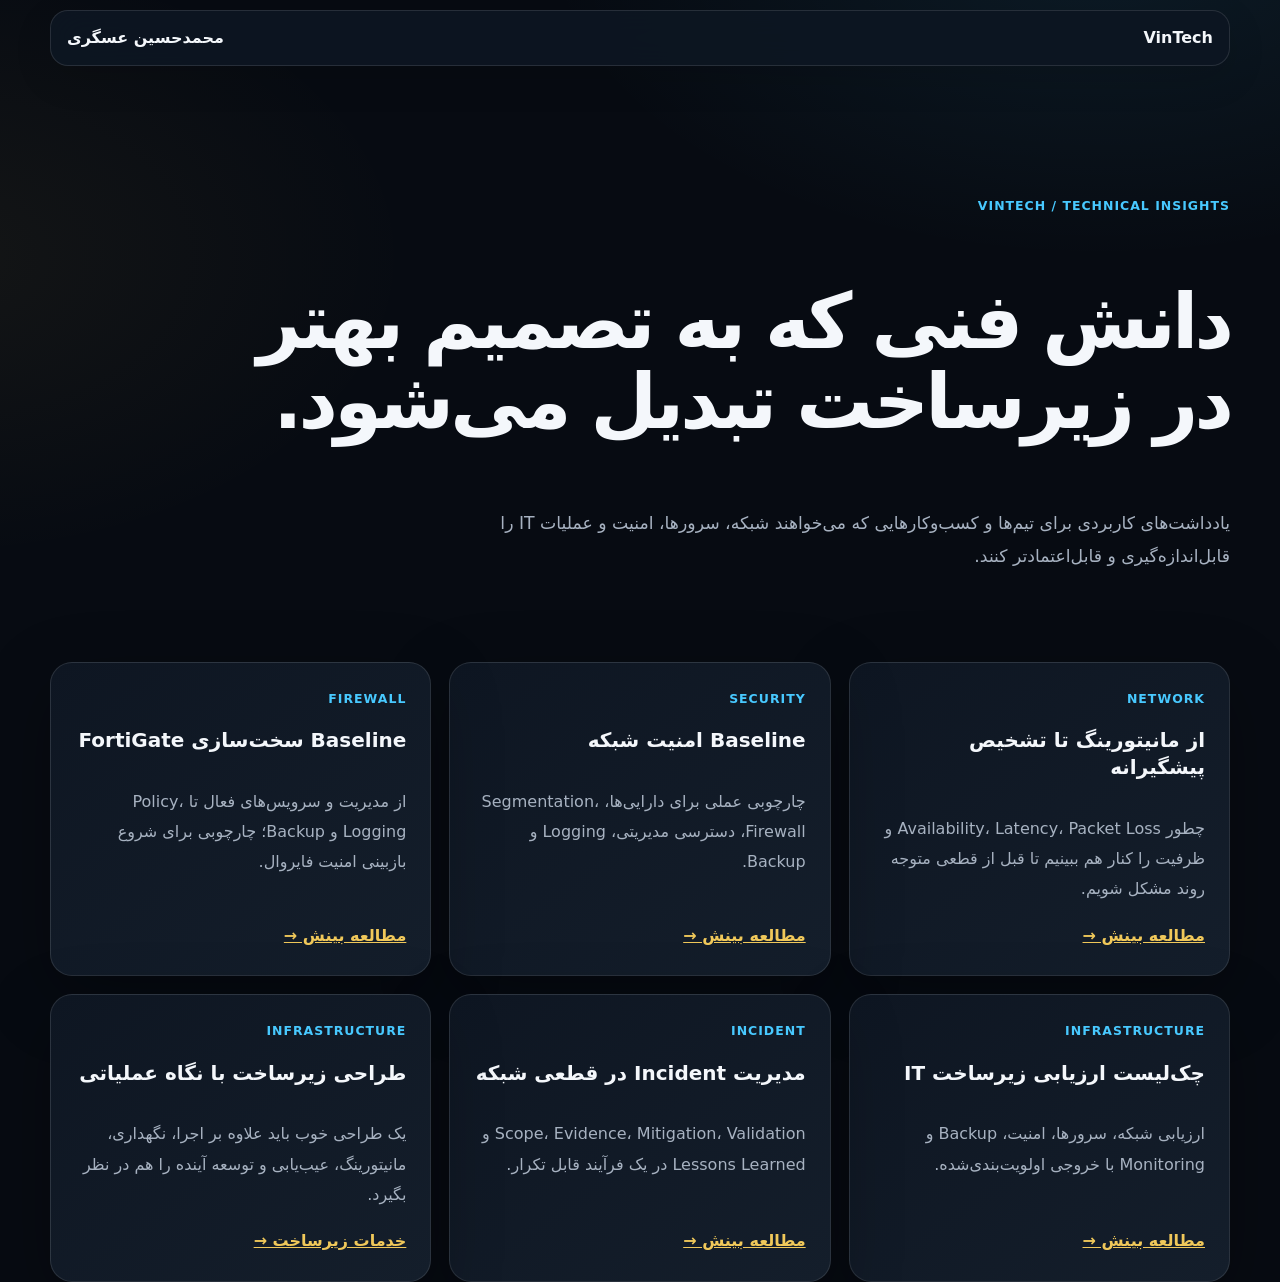
==== commit a5f2e4c7: "feat(content): expand VinTech insights hub and internal discovery" ====
--- a/insights.html
+++ b/insights.html
@@ -1,2 +1 @@
-<!doctype html><html lang="fa" dir="rtl"><head><meta charset="utf-8"><meta name="viewport" content="width=device-width,initial-scale=1"><title>بینش‌های فنی VinTech | شبکه، زیرساخت و امنیت</title><meta name="description" content="مقالات و بینش‌های فنی VinTech درباره شبکه، زیرساخت، امنیت، سخت‌سازی و عملیات فناوری اطلاعات."><meta name="robots" content="index,follow,max-image-preview:large"><meta name="author" content="محمدحسین عسگری ثمرین"><link rel="canonical" href="https://mowhmmdh.github.io/insights.html"><meta property="og:type" content="website"><meta property="og:title" content="بینش‌های فنی VinTech"><meta property="og:description" content="یادداشت‌های فنی درباره شبکه، زیرساخت، امنیت و عملیات IT."><meta property="og:url" content="https://mowhmmdh.github.io/insights.html"><style>:root{color-scheme:dark;--bg:#070b12;--surface:#0f1724;--line:#263345;--text:#f4f7fb;--muted:#a7b2c1;--gold:#f0c85a;--cyan:#48c9ff}*{box-sizing:border-box}body{margin:0;background:radial-gradient(900px 500px at 85% 0,rgba(72,201,255,.10),transparent 60%),var(--bg);color:var(--text);font-family:system-ui,-apple-system,"Segoe UI",Tahoma,sans-serif;line-height:1.9}.wrap{width:min(1120px,calc(100% - 32px));margin:auto}.nav{position:sticky;top:10px;z-index:5;margin-top:10px;padding:12px 16px;border:1px solid var(--line);border-radius:18px;background:rgba(15,23,36,.84);backdrop-filter:blur(18px);display:flex;justify-content:space-between;gap:14px}.nav a{color:var(--text);text-decoration:none;font-weight:800}.hero{padding:80px 0 42px}.eyebrow{color:var(--cyan);font-weight:900;letter-spacing:.08em;font-size:.78rem}h1{font-size:clamp(2.4rem,6vw,5rem);line-height:1.05;letter-spacing:-.05em;text-wrap:balance}.lead{max-width:760px;color:var(--muted);font-size:1.08rem}.grid{display:grid;grid-template-columns:repeat(3,minmax(0,1fr));gap:18px}.card{padding:24px;border:1px solid var(--line);border-radius:20px;background:linear-gradient(145deg,rgba(255,255,255,.045),rgba(255,255,255,.018));transition:.25s}.card:hover{transform:translateY(-4px);border-color:rgba(240,200,90,.35)}h2{font-size:1.25rem}p{color:var(--muted)}a.more{color:var(--gold);font-weight:800}@media(max-width:760px){.grid{grid-template-columns:1fr}.hero{padding-top:54px}h1{font-size:clamp(2.2rem,12vw,3.5rem)}}@media(prefers-reduced-motion:reduce){*{transition:none!important}}</style><link rel="stylesheet" href="/assets/vintech-quality-2026.css">    <link rel="stylesheet" href="/assets/aesthetic-overhaul-2026.css">
-</head><body><header class="wrap nav"><a href="https://mowhmmdh.github.io/vintech.html">VinTech</a><a href="https://mowhmmdh.github.io/">محمدحسین عسگری ثمرین</a></header><main class="wrap"><section class="hero"><div class="eyebrow">VINTECH / TECHNICAL INSIGHTS</div><h1>دانش فنی که به تصمیم بهتر در زیرساخت تبدیل می‌شود.</h1><p class="lead">یادداشت‌های کوتاه و کاربردی برای تیم‌ها و کسب‌وکارهایی که می‌خواهند شبکه، سرورها، امنیت و عملیات IT را قابل‌اندازه‌گیری و قابل‌اعتمادتر کنند.</p></section><section class="grid"><article class="card"><div class="eyebrow">NETWORK</div><h2>از مانیتورینگ تا تشخیص پیشگیرانه</h2><p>چطور Availability، Latency، Packet Loss و ظرفیت را کنار هم ببینیم تا قبل از قطعی متوجه روند مشکل شویم.</p><a class="more" href="https://mowhmmdh.github.io/blog/network-monitoring-basics.html">مطالعه راهنمای کامل →</a></article><article class="card"><div class="eyebrow">SECURITY</div><h2>سخت‌سازی باید قابل‌سنجش باشد</h2><p>امنیت فقط نصب ابزار نیست؛ باید سطح دسترسی، لاگ، Backup، Segmentation و روند اصلاح ریسک‌ها قابل بررسی باشند.</p><a class="more" href="https://mowhmmdh.github.io/vintech.html">رویکرد VinTech →</a></article><article class="card"><div class="eyebrow">FIREWALL</div><h2>Baseline سخت‌سازی FortiGate</h2><p>از مدیریت و سرویس‌های فعال تا Policy، Logging و Backup؛ یک چارچوب عملی برای شروع بازبینی امنیت فایروال.</p><a class="more" href="/insights/fortigate-hardening-baseline.html">مطالعه بینش فنی →</a></article><article class="card"><div class="eyebrow">INFRASTRUCTURE</div><h2>طراحی زیرساخت با نگاه عملیاتی</h2><p>یک طراحی خوب باید علاوه بر اجرا، نگهداری، مانیتورینگ، عیب‌یابی و توسعه آینده را هم در نظر بگیرد.</p><a class="more" href="https://mowhmmdh.github.io/vintech/network-infrastructure.html">خدمات زیرساخت →</a></article></section></main></body></html>+<!doctype html><html lang="fa" dir="rtl"><head><meta charset="utf-8"><meta name="viewport" content="width=device-width,initial-scale=1"><title>بینش‌های فنی VinTech | شبکه، زیرساخت و امنیت</title><meta name="description" content="مقالات و بینش‌های فنی VinTech درباره شبکه، زیرساخت، امنیت، سخت‌سازی و عملیات فناوری اطلاعات."><meta name="robots" content="index,follow,max-image-preview:large"><meta name="author" content="محمدحسین عسگری"><link rel="canonical" href="https://mowhmmdh.github.io/insights.html"><meta property="og:type" content="website"><meta property="og:title" content="بینش‌های فنی VinTech"><meta property="og:description" content="یادداشت‌های فنی درباره شبکه، زیرساخت، امنیت و عملیات IT."><meta property="og:url" content="https://mowhmmdh.github.io/insights.html"><style>:root{color-scheme:dark;--bg:#070b12;--surface:#0f1724;--line:#263345;--text:#f4f7fb;--muted:#a7b2c1;--gold:#f0c85a;--cyan:#48c9ff}*{box-sizing:border-box}body{margin:0;background:radial-gradient(900px 500px at 85% 0,rgba(72,201,255,.10),transparent 60%),var(--bg);color:var(--text);font-family:system-ui,-apple-system,"Segoe UI",Tahoma,sans-serif;line-height:1.9}.wrap{width:min(1120px,calc(100% - 32px));margin:auto}.nav{position:sticky;top:10px;z-index:5;margin-top:10px;padding:12px 16px;border:1px solid var(--line);border-radius:18px;background:rgba(15,23,36,.84);backdrop-filter:blur(18px);display:flex;justify-content:space-between;gap:14px}.nav a{color:var(--text);text-decoration:none;font-weight:800}.hero{padding:80px 0 42px}.eyebrow{color:var(--cyan);font-weight:900;letter-spacing:.08em;font-size:.78rem}h1{font-size:clamp(2.4rem,6vw,5rem);line-height:1.05;letter-spacing:-.05em;text-wrap:balance}.lead{max-width:760px;color:var(--muted);font-size:1.08rem}.grid{display:grid;grid-template-columns:repeat(3,minmax(0,1fr));gap:18px}.card{padding:24px;border:1px solid var(--line);border-radius:20px;background:linear-gradient(145deg,rgba(255,255,255,.045),rgba(255,255,255,.018));transition:.25s}.card:hover{transform:translateY(-4px);border-color:rgba(240,200,90,.35)}h2{font-size:1.25rem}p{color:var(--muted)}a.more{color:var(--gold);font-weight:800}@media(max-width:760px){.grid{grid-template-columns:1fr}.hero{padding-top:54px}h1{font-size:clamp(2.2rem,12vw,3.5rem)}}@media(prefers-reduced-motion:reduce){*{transition:none!important}}</style><link rel="stylesheet" href="/assets/vintech-quality-2026.css"><link rel="stylesheet" href="/assets/aesthetic-overhaul-2026.css"></head><body><header class="wrap nav"><a href="/">VinTech</a><a href="https://mowhmmdh.github.io/">محمدحسین عسگری</a></header><main class="wrap"><section class="hero"><div class="eyebrow">VINTECH / TECHNICAL INSIGHTS</div><h1>دانش فنی که به تصمیم بهتر در زیرساخت تبدیل می‌شود.</h1><p class="lead">یادداشت‌های کاربردی برای تیم‌ها و کسب‌وکارهایی که می‌خواهند شبکه، سرورها، امنیت و عملیات IT را قابل‌اندازه‌گیری و قابل‌اعتمادتر کنند.</p></section><section class="grid"><article class="card"><div class="eyebrow">NETWORK</div><h2>از مانیتورینگ تا تشخیص پیشگیرانه</h2><p>چطور Availability، Latency، Packet Loss و ظرفیت را کنار هم ببینیم تا قبل از قطعی متوجه روند مشکل شویم.</p><a class="more" href="/insights/network-monitoring-basics.html">مطالعه بینش →</a></article><article class="card"><div class="eyebrow">SECURITY</div><h2>Baseline امنیت شبکه</h2><p>چارچوبی عملی برای دارایی‌ها، Segmentation، Firewall، دسترسی مدیریتی، Logging و Backup.</p><a class="more" href="/insights/network-security-baseline.html">مطالعه بینش →</a></article><article class="card"><div class="eyebrow">FIREWALL</div><h2>Baseline سخت‌سازی FortiGate</h2><p>از مدیریت و سرویس‌های فعال تا Policy، Logging و Backup؛ چارچوبی برای شروع بازبینی امنیت فایروال.</p><a class="more" href="/insights/fortigate-hardening-baseline.html">مطالعه بینش →</a></article><article class="card"><div class="eyebrow">INFRASTRUCTURE</div><h2>چک‌لیست ارزیابی زیرساخت IT</h2><p>ارزیابی شبکه، سرورها، امنیت، Backup و Monitoring با خروجی اولویت‌بندی‌شده.</p><a class="more" href="/insights/it-infrastructure-assessment-checklist.html">مطالعه بینش →</a></article><article class="card"><div class="eyebrow">INCIDENT</div><h2>مدیریت Incident در قطعی شبکه</h2><p>Scope، Evidence، Mitigation، Validation و Lessons Learned در یک فرآیند قابل تکرار.</p><a class="more" href="/insights/incident-response-network.html">مطالعه بینش →</a></article><article class="card"><div class="eyebrow">INFRASTRUCTURE</div><h2>طراحی زیرساخت با نگاه عملیاتی</h2><p>یک طراحی خوب باید علاوه بر اجرا، نگهداری، مانیتورینگ، عیب‌یابی و توسعه آینده را هم در نظر بگیرد.</p><a class="more" href="/network-infrastructure.html">خدمات زیرساخت →</a></article></section></main></body></html>
